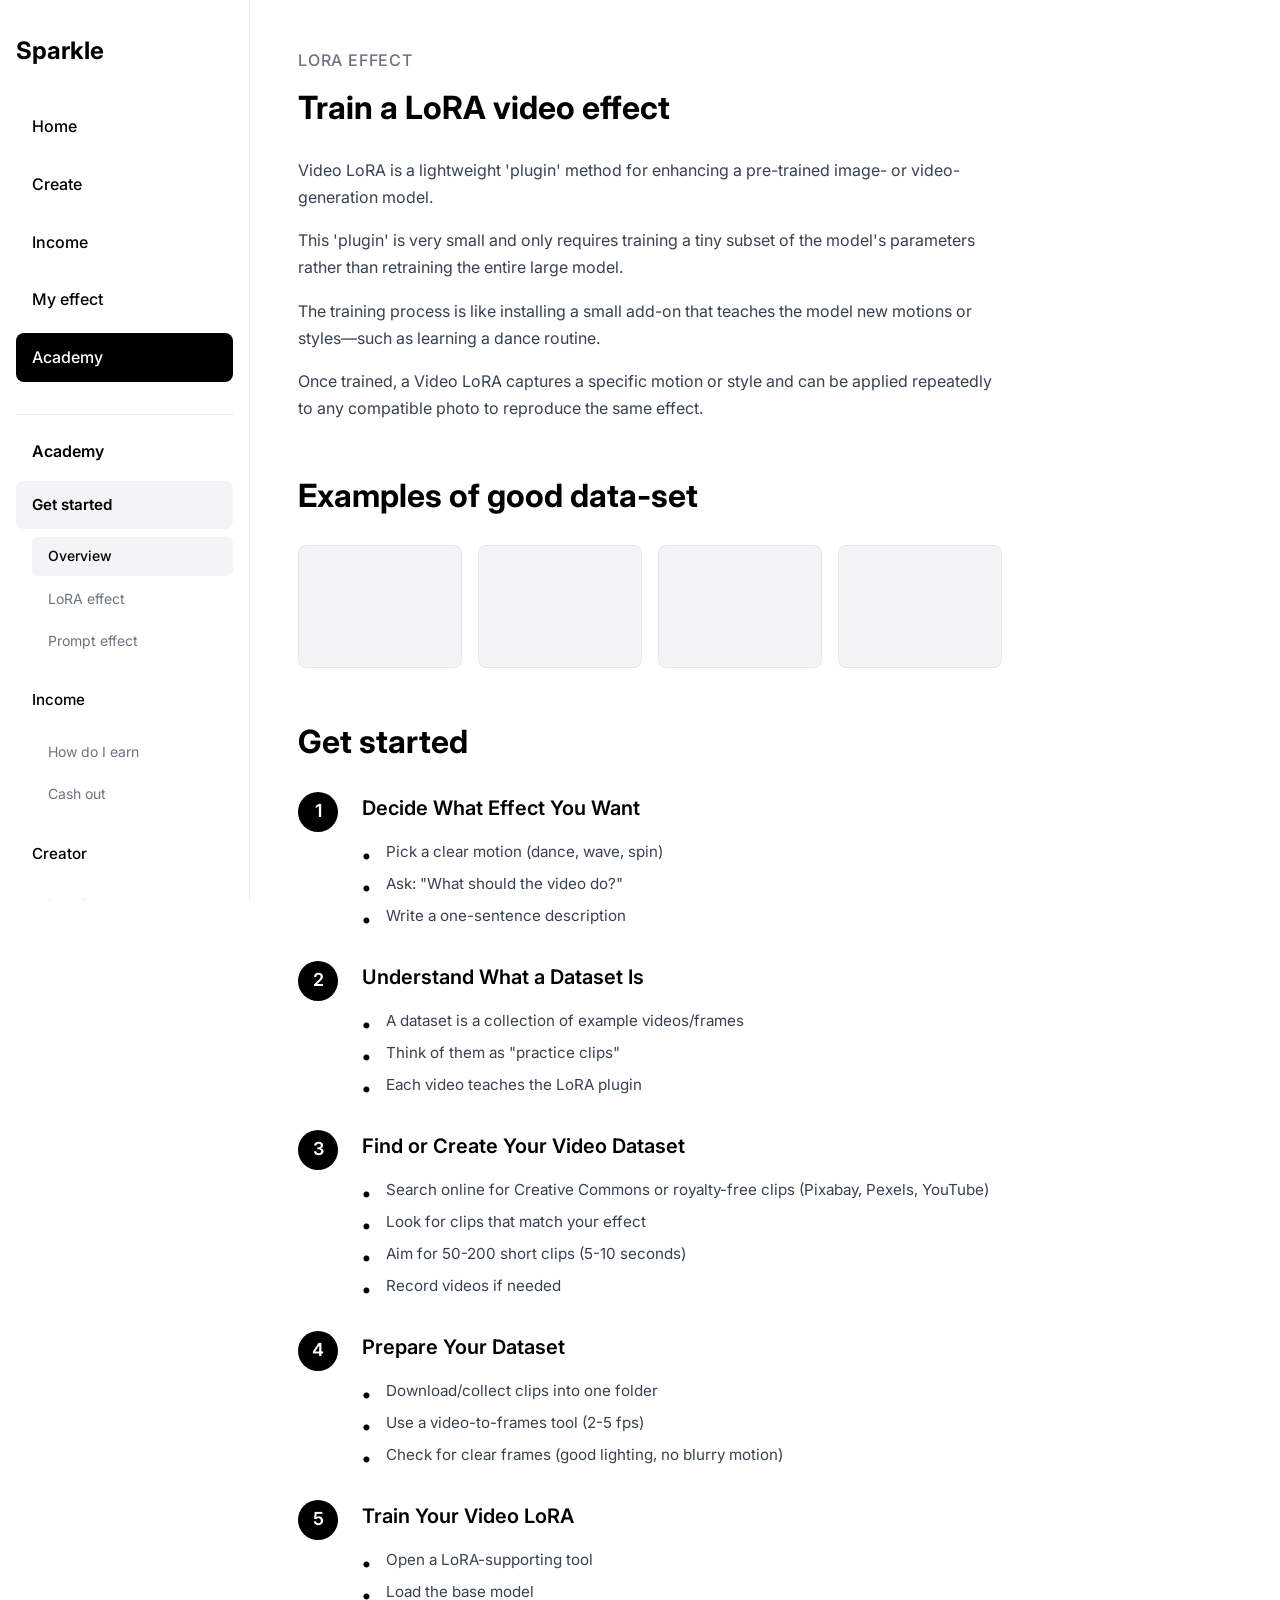
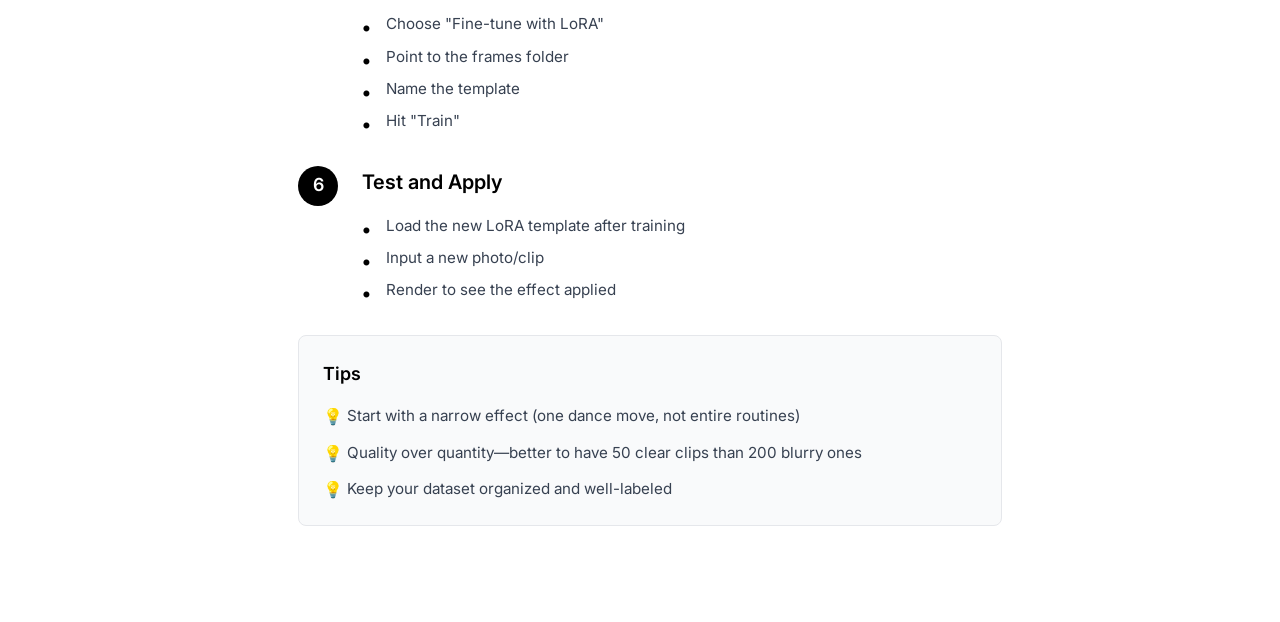
==== academy.html @ 31687cc3 "Initial commit" ====
<!DOCTYPE html>
<html lang="en">
<head>
    <meta charset="UTF-8">
    <meta name="viewport" content="width=device-width, initial-scale=1.0">
    <title>Sparkle Academy</title>
    <link rel="stylesheet" href="academy-styles.css">
    <link href="https://fonts.googleapis.com/css2?family=Inter:wght@400;500;600;700&display=swap" rel="stylesheet">
</head>
<body>
    <div class="academy-container">
        <!-- Left Sidebar Navigation -->
        <aside class="sidebar">
            <div class="sidebar-header">
                <h1 class="platform-name">Sparkle</h1>
            </div>
            
            <!-- Main Platform Navigation -->
            <nav class="sidebar-nav">
                <a href="dashboard.html" class="nav-item">
                    <span class="nav-text">Home</span>
                </a>
                <a href="#" class="nav-item">
                    <span class="nav-text">Create</span>
                </a>
                <a href="income.html" class="nav-item">
                    <span class="nav-text">Income</span>
                </a>
                <a href="my-effects.html" class="nav-item">
                    <span class="nav-text">My effect</span>
                </a>
                <a href="academy.html" class="nav-item active">
                    <span class="nav-text">Academy</span>
                </a>
            </nav>
            
            <!-- Academy Sub Navigation -->
            <div class="academy-sub-nav">
                <h3 class="sub-nav-title">Academy</h3>
                <nav class="sub-nav">
                    <div class="nav-group">
                        <a href="#" class="sub-nav-item active">
                            <span class="sub-nav-text">Get started</span>
                        </a>
                        <div class="sub-sub-nav">
                            <a href="#" class="sub-sub-nav-item active">
                                <span class="sub-sub-nav-text">Overview</span>
                            </a>
                            <a href="#" class="sub-sub-nav-item">
                                <span class="sub-sub-nav-text">LoRA effect</span>
                            </a>
                            <a href="#" class="sub-sub-nav-item">
                                <span class="sub-sub-nav-text">Prompt effect</span>
                            </a>
                        </div>
                    </div>
                    
                    <div class="nav-group">
                        <a href="#" class="sub-nav-item">
                            <span class="sub-nav-text">Income</span>
                        </a>
                        <div class="sub-sub-nav">
                            <a href="#" class="sub-sub-nav-item">
                                <span class="sub-sub-nav-text">How do I earn</span>
                            </a>
                            <a href="#" class="sub-sub-nav-item">
                                <span class="sub-sub-nav-text">Cash out</span>
                            </a>
                        </div>
                    </div>
                    
                    <div class="nav-group">
                        <a href="#" class="sub-nav-item">
                            <span class="nav-text">Creator</span>
                        </a>
                        <div class="sub-sub-nav">
                            <a href="#" class="sub-sub-nav-item">
                                <span class="sub-sub-nav-text">Leveling</span>
                            </a>
                            <a href="#" class="sub-sub-nav-item">
                                <span class="sub-sub-nav-text">Cash out</span>
                            </a>
                        </div>
                    </div>
                </nav>
            </div>
        </aside>

        <!-- Main Content Area -->
        <main class="main-content">
            <!-- LoRA Effect Section -->
            <section class="content-section">
                <div class="section-header">
                    <h3 class="section-subtitle">LoRA effect</h3>
                    <h2 class="section-title">Train a LoRA video effect</h2>
                </div>
                
                <div class="content-text">
                    <p>Video LoRA is a lightweight 'plugin' method for enhancing a pre-trained image- or video-generation model.</p>
                    <p>This 'plugin' is very small and only requires training a tiny subset of the model's parameters rather than retraining the entire large model.</p>
                    <p>The training process is like installing a small add-on that teaches the model new motions or styles—such as learning a dance routine.</p>
                    <p>Once trained, a Video LoRA captures a specific motion or style and can be applied repeatedly to any compatible photo to reproduce the same effect.</p>
                </div>
            </section>

            <!-- Examples Section -->
            <section class="content-section">
                <h2 class="section-title">Examples of good data-set</h2>
                <div class="examples-grid">
                    <div class="example-placeholder"></div>
                    <div class="example-placeholder"></div>
                    <div class="example-placeholder"></div>
                    <div class="example-placeholder"></div>
                </div>
            </section>

            <!-- Get Started Section -->
            <section class="content-section">
                <h2 class="section-title">Get started</h2>
                
                <div class="steps-list">
                    <!-- Step 1 -->
                    <div class="step-item">
                        <div class="step-number">1</div>
                        <div class="step-content">
                            <h3 class="step-title">Decide What Effect You Want</h3>
                            <ul class="step-details">
                                <li>Pick a clear motion (dance, wave, spin)</li>
                                <li>Ask: "What should the video do?"</li>
                                <li>Write a one-sentence description</li>
                            </ul>
                        </div>
                    </div>

                    <!-- Step 2 -->
                    <div class="step-item">
                        <div class="step-number">2</div>
                        <div class="step-content">
                            <h3 class="step-title">Understand What a Dataset Is</h3>
                            <ul class="step-details">
                                <li>A dataset is a collection of example videos/frames</li>
                                <li>Think of them as "practice clips"</li>
                                <li>Each video teaches the LoRA plugin</li>
                            </ul>
                        </div>
                    </div>

                    <!-- Step 3 -->
                    <div class="step-item">
                        <div class="step-number">3</div>
                        <div class="step-content">
                            <h3 class="step-title">Find or Create Your Video Dataset</h3>
                            <ul class="step-details">
                                <li>Search online for Creative Commons or royalty-free clips (Pixabay, Pexels, YouTube)</li>
                                <li>Look for clips that match your effect</li>
                                <li>Aim for 50-200 short clips (5-10 seconds)</li>
                                <li>Record videos if needed</li>
                            </ul>
                        </div>
                    </div>

                    <!-- Step 4 -->
                    <div class="step-item">
                        <div class="step-number">4</div>
                        <div class="step-content">
                            <h3 class="step-title">Prepare Your Dataset</h3>
                            <ul class="step-details">
                                <li>Download/collect clips into one folder</li>
                                <li>Use a video-to-frames tool (2-5 fps)</li>
                                <li>Check for clear frames (good lighting, no blurry motion)</li>
                            </ul>
                        </div>
                    </div>

                    <!-- Step 5 -->
                    <div class="step-item">
                        <div class="step-number">5</div>
                        <div class="step-content">
                            <h3 class="step-title">Train Your Video LoRA</h3>
                            <ul class="step-details">
                                <li>Open a LoRA-supporting tool</li>
                                <li>Load the base model</li>
                                <li>Choose "Fine-tune with LoRA"</li>
                                <li>Point to the frames folder</li>
                                <li>Name the template</li>
                                <li>Hit "Train"</li>
                            </ul>
                        </div>
                    </div>

                    <!-- Step 6 -->
                    <div class="step-item">
                        <div class="step-number">6</div>
                        <div class="step-content">
                            <h3 class="step-title">Test and Apply</h3>
                            <ul class="step-details">
                                <li>Load the new LoRA template after training</li>
                                <li>Input a new photo/clip</li>
                                <li>Render to see the effect applied</li>
                            </ul>
                        </div>
                    </div>
                </div>

                <!-- Tips Section -->
                <div class="tips-section">
                    <h3 class="tips-title">Tips</h3>
                    <ul class="tips-list">
                        <li>Start with a narrow effect (one dance move, not entire routines)</li>
                        <li>Quality over quantity—better to have 50 clear clips than 200 blurry ones</li>
                        <li>Keep your dataset organized and well-labeled</li>
                    </ul>
                </div>
            </section>
        </main>
    </div>
</body>
</html>
---- academy-styles.css ----
/* Reset and Base Styles */
* {
    margin: 0;
    padding: 0;
    box-sizing: border-box;
}

body {
    font-family: 'Inter', -apple-system, BlinkMacSystemFont, 'Segoe UI', Roboto, sans-serif;
    line-height: 1.6;
    color: #000000;
    background-color: #ffffff;
}

/* Academy Layout */
.academy-container {
    display: grid;
    grid-template-columns: 250px 1fr;
    min-height: 100vh;
}

/* Left Sidebar */
.sidebar {
    background: #ffffff;
    border-right: 1px solid #e5e7eb;
    padding: 2rem 1rem;
    position: sticky;
    top: 0;
    height: 100vh;
    overflow-y: auto;
}

.sidebar-header {
    margin-bottom: 2rem;
}

.platform-name {
    font-size: 1.5rem;
    font-weight: 700;
    color: #000000;
}

/* Main Platform Navigation */
.sidebar-nav {
    display: flex;
    flex-direction: column;
    gap: 0.5rem;
}

.nav-item {
    display: flex;
    align-items: center;
    padding: 0.75rem 1rem;
    text-decoration: none;
    color: #000000;
    border-radius: 8px;
    transition: background-color 0.3s ease;
}

.nav-item.active {
    background: #000000;
    color: white;
}

.nav-item:hover:not(.active) {
    background: #f3f4f6;
}

.nav-text {
    font-weight: 500;
}

/* Academy Sub Navigation */
.academy-sub-nav {
    margin-top: 2rem;
    padding-top: 1.5rem;
    border-top: 1px solid #e5e7eb;
}

.sub-nav-title {
    font-size: 1rem;
    font-weight: 600;
    color: #000000;
    margin-bottom: 1rem;
    padding: 0 1rem;
}

.sub-nav {
    display: flex;
    flex-direction: column;
    gap: 0.5rem;
}

.nav-group {
    margin-bottom: 0.5rem;
}

.sub-nav-item {
    display: flex;
    align-items: center;
    padding: 0.75rem 1rem;
    text-decoration: none;
    color: #000000;
    border-radius: 8px;
    transition: background-color 0.3s ease;
    font-size: 0.95rem;
    font-weight: 500;
}

.sub-nav-item.active {
    background: #f3f4f6;
    color: #000000;
    font-weight: 600;
}

.sub-nav-item:hover:not(.active) {
    background: #f9fafb;
    color: #374151;
}

.sub-nav-text {
    font-weight: inherit;
}

/* Sub-sub Navigation */
.sub-sub-nav {
    margin-left: 1rem;
    margin-top: 0.5rem;
    display: flex;
    flex-direction: column;
    gap: 0.25rem;
}

.sub-sub-nav-item {
    display: flex;
    align-items: center;
    padding: 0.5rem 1rem;
    text-decoration: none;
    color: #6b7280;
    border-radius: 6px;
    transition: background-color 0.3s ease;
    font-size: 0.875rem;
    font-weight: 400;
}

.sub-sub-nav-item.active {
    background: #f3f4f6;
    color: #000000;
    font-weight: 500;
}

.sub-sub-nav-item:hover:not(.active) {
    background: #f9fafb;
    color: #374151;
}

.sub-sub-nav-text {
    font-weight: inherit;
}

/* Main Content Area */
.main-content {
    padding: 3rem;
    background: #ffffff;
    overflow-y: auto;
    max-width: 800px;
}

.content-section {
    margin-bottom: 3rem;
}

.section-header {
    margin-bottom: 1.5rem;
}

.section-subtitle {
    font-size: 1rem;
    font-weight: 500;
    color: #6b7280;
    margin-bottom: 0.5rem;
    text-transform: uppercase;
    letter-spacing: 0.05em;
}

.section-title {
    font-size: 2rem;
    font-weight: 700;
    color: #000000;
    margin-bottom: 1.5rem;
}

.content-text {
    font-size: 1rem;
    line-height: 1.7;
    color: #374151;
}

.content-text p {
    margin-bottom: 1rem;
}

.content-text p:last-child {
    margin-bottom: 0;
}

/* Examples Grid */
.examples-grid {
    display: grid;
    grid-template-columns: repeat(4, 1fr);
    gap: 1rem;
    margin-top: 1.5rem;
}

.example-placeholder {
    aspect-ratio: 4/3;
    background: #f3f4f6;
    border: 1px solid #e5e7eb;
    border-radius: 8px;
}

/* Steps List */
.steps-list {
    display: flex;
    flex-direction: column;
    gap: 2rem;
    margin-bottom: 2rem;
}

.step-item {
    display: flex;
    gap: 1.5rem;
    align-items: flex-start;
}

.step-number {
    width: 40px;
    height: 40px;
    background: #000000;
    color: white;
    border-radius: 50%;
    display: flex;
    align-items: center;
    justify-content: center;
    font-weight: 600;
    font-size: 1.125rem;
    flex-shrink: 0;
}

.step-content {
    flex: 1;
}

.step-title {
    font-size: 1.25rem;
    font-weight: 600;
    color: #000000;
    margin-bottom: 1rem;
}

.step-details {
    list-style: none;
    padding-left: 0;
}

.step-details li {
    position: relative;
    padding-left: 1.5rem;
    margin-bottom: 0.5rem;
    color: #374151;
    font-size: 0.95rem;
    line-height: 1.6;
}

.step-details li:before {
    content: "•";
    position: absolute;
    left: 0;
    color: #000000;
    font-weight: bold;
    font-size: 1.2rem;
}

.step-details li:last-child {
    margin-bottom: 0;
}

/* Tips Section */
.tips-section {
    background: #f9fafb;
    border: 1px solid #e5e7eb;
    border-radius: 8px;
    padding: 1.5rem;
    margin-top: 2rem;
}

.tips-title {
    font-size: 1.125rem;
    font-weight: 600;
    color: #000000;
    margin-bottom: 1rem;
}

.tips-list {
    list-style: none;
    padding-left: 0;
}

.tips-list li {
    position: relative;
    padding-left: 1.5rem;
    margin-bottom: 0.75rem;
    color: #374151;
    font-size: 0.95rem;
    line-height: 1.6;
}

.tips-list li:before {
    content: "💡";
    position: absolute;
    left: 0;
    font-size: 1rem;
}

.tips-list li:last-child {
    margin-bottom: 0;
}

/* Responsive Design */
@media (max-width: 1024px) {
    .academy-container {
        grid-template-columns: 1fr;
    }
    
    .sidebar {
        display: none;
    }
    
    .main-content {
        padding: 2rem;
        max-width: 100%;
    }
    
    .examples-grid {
        grid-template-columns: repeat(2, 1fr);
    }
}

@media (max-width: 768px) {
    .main-content {
        padding: 1.5rem;
    }
    
    .section-title {
        font-size: 1.75rem;
    }
    
    .step-item {
        flex-direction: column;
        gap: 1rem;
    }
    
    .step-number {
        align-self: flex-start;
    }
    
    .examples-grid {
        grid-template-columns: 1fr;
    }
    
    .content-text {
        font-size: 0.95rem;
    }
}

@media (max-width: 480px) {
    .main-content {
        padding: 1rem;
    }
    
    .section-title {
        font-size: 1.5rem;
    }
    
    .step-title {
        font-size: 1.125rem;
    }
    
    .tips-section {
        padding: 1rem;
    }
}
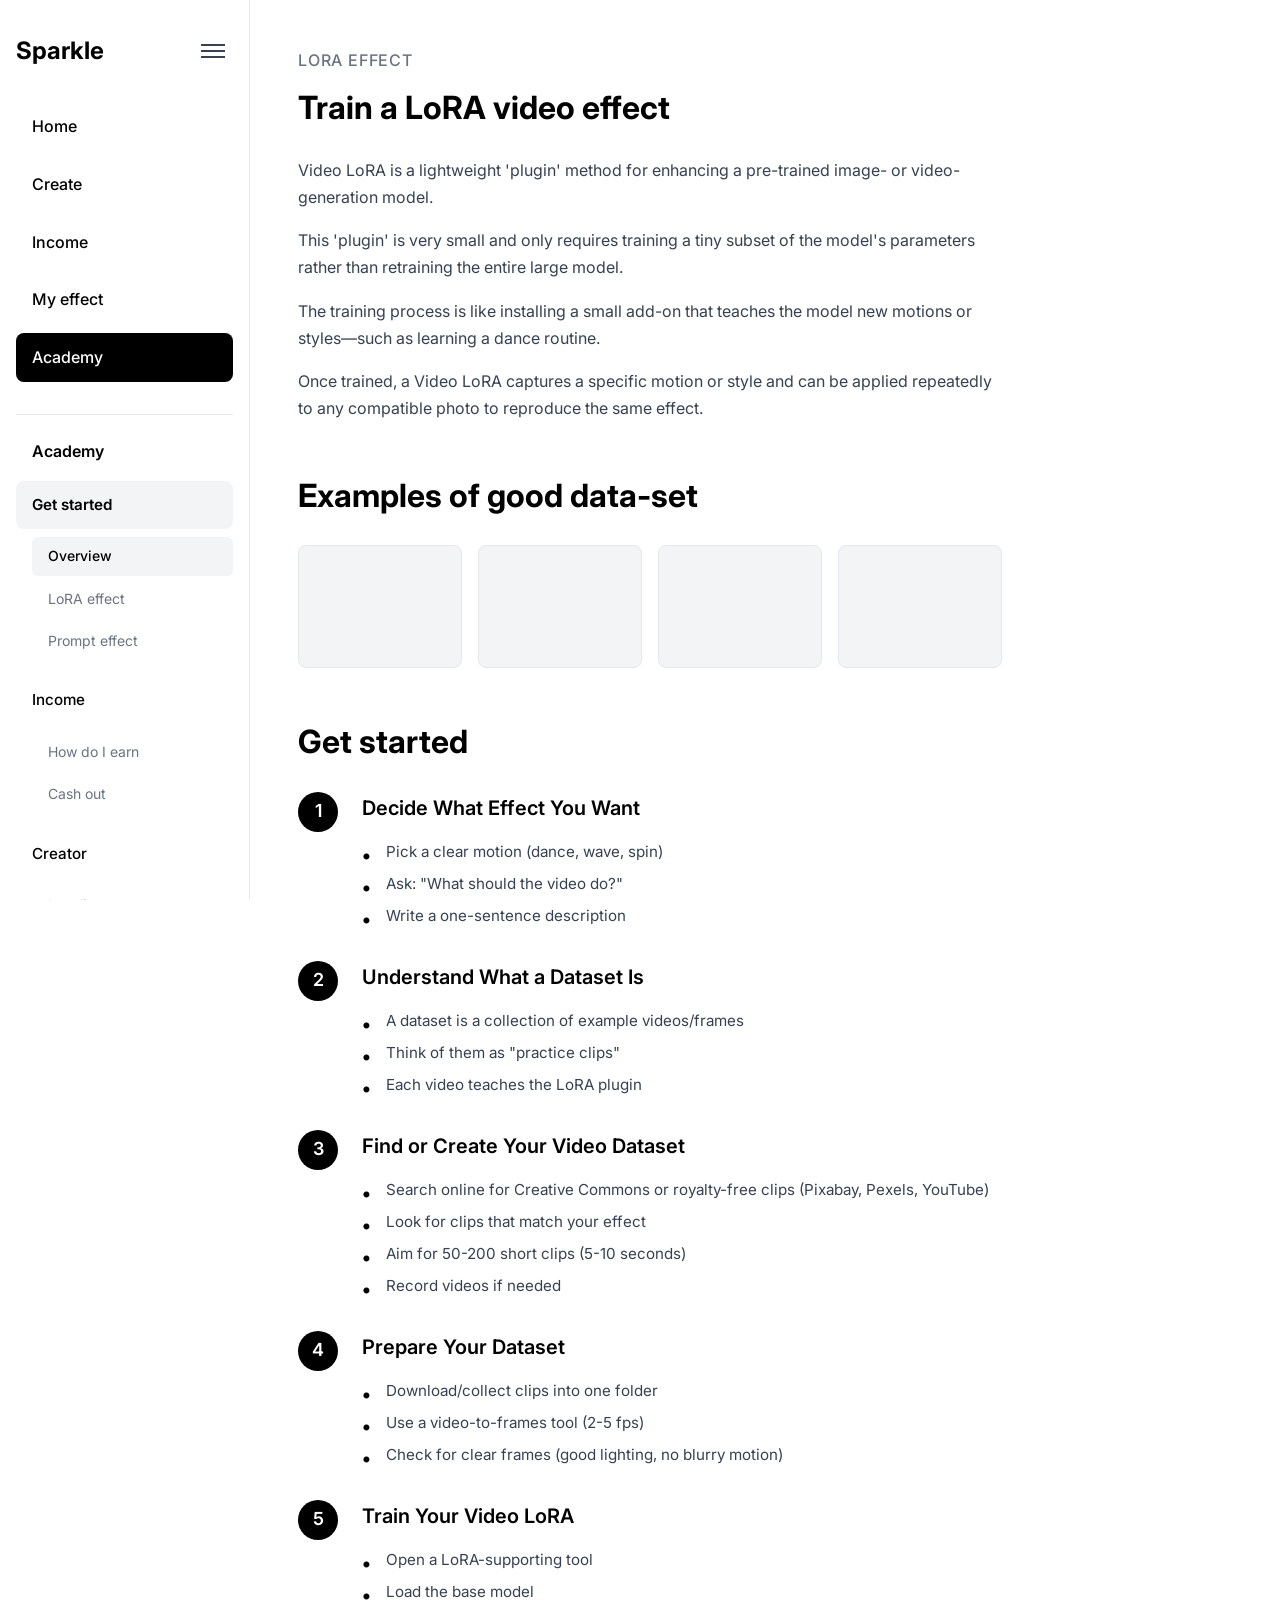
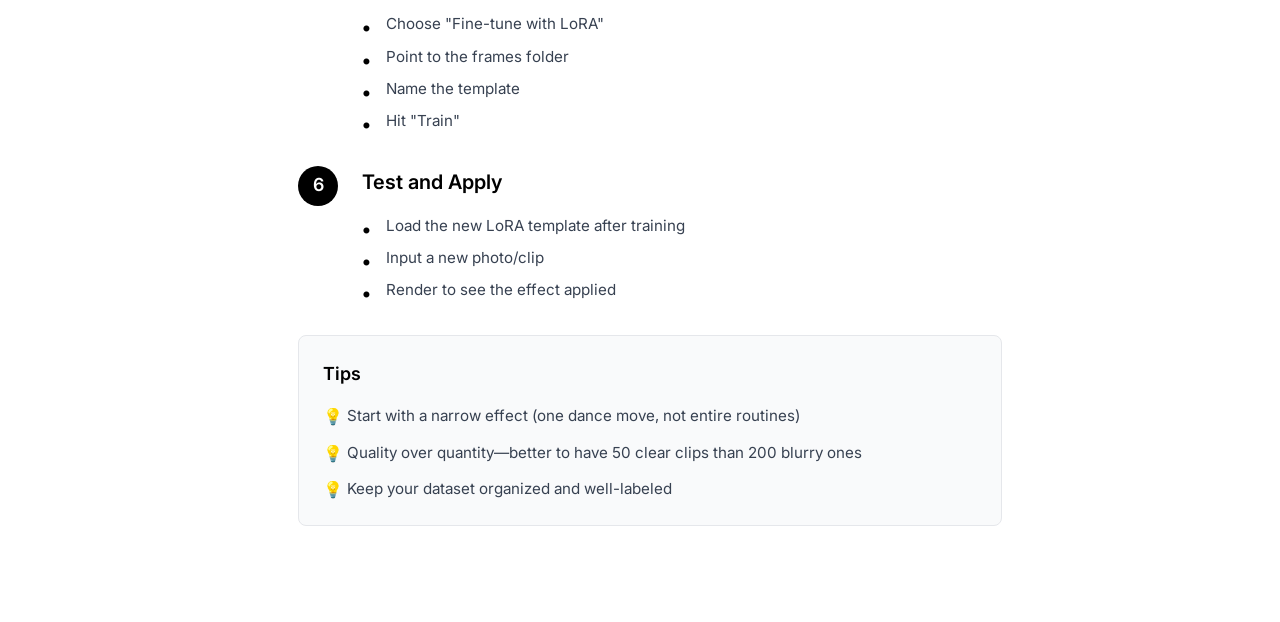
==== commit 6e6278b5: "Add sidebar toggle functionality with common styles and script Co-authored-by: sanzeninsaki <sanzeni" ====
--- a/academy.html
+++ b/academy.html
@@ -4,15 +4,23 @@
     <meta charset="UTF-8">
     <meta name="viewport" content="width=device-width, initial-scale=1.0">
     <title>Sparkle Academy</title>
+    <link rel="stylesheet" href="common-styles.css">
     <link rel="stylesheet" href="academy-styles.css">
     <link href="https://fonts.googleapis.com/css2?family=Inter:wght@400;500;600;700&display=swap" rel="stylesheet">
 </head>
 <body>
     <div class="academy-container">
         <!-- Left Sidebar Navigation -->
-        <aside class="sidebar">
+        <aside class="sidebar" id="sidebar">
             <div class="sidebar-header">
-                <h1 class="platform-name">Sparkle</h1>
+                <a href="index.html" style="text-decoration: none; color: inherit;">
+                    <h1 class="platform-name">Sparkle</h1>
+                </a>
+                <button class="sidebar-toggle" id="sidebar-toggle" onclick="toggleSidebar()">
+                    <span class="hamburger-line"></span>
+                    <span class="hamburger-line"></span>
+                    <span class="hamburger-line"></span>
+                </button>
             </div>
             
             <!-- Main Platform Navigation -->
@@ -20,7 +28,7 @@
                 <a href="dashboard.html" class="nav-item">
                     <span class="nav-text">Home</span>
                 </a>
-                <a href="#" class="nav-item">
+                <a href="create.html" class="nav-item">
                     <span class="nav-text">Create</span>
                 </a>
                 <a href="income.html" class="nav-item">
@@ -214,5 +222,6 @@
             </section>
         </main>
     </div>
+    <script src="common.js"></script>
 </body>
 </html> 
--- a/common-styles.css
+++ b/common-styles.css
@@ -0,0 +1,133 @@
+/* Common styles for sidebar toggle functionality */
+
+/* Hamburger Menu Button */
+.sidebar-toggle {
+    background: none;
+    border: none;
+    cursor: pointer;
+    padding: 0.5rem;
+    display: flex;
+    flex-direction: column;
+    gap: 4px;
+    transition: all 0.3s ease;
+}
+
+.hamburger-line {
+    width: 24px;
+    height: 2px;
+    background: #374151;
+    transition: all 0.3s ease;
+    display: block;
+}
+
+.sidebar-toggle:hover .hamburger-line {
+    background: #000000;
+}
+
+/* Sidebar header adjustments */
+.sidebar-header {
+    display: flex;
+    align-items: center;
+    justify-content: space-between;
+}
+
+/* Collapsed Sidebar Styles */
+.sidebar.collapsed {
+    width: 80px;
+}
+
+.sidebar.collapsed .platform-name {
+    font-size: 1.2rem;
+    text-align: center;
+}
+
+.sidebar.collapsed .sidebar-header {
+    flex-direction: column;
+    gap: 1rem;
+}
+
+.sidebar.collapsed .sidebar-header a {
+    width: 100%;
+    text-align: center;
+}
+
+.sidebar.collapsed .nav-text {
+    display: none;
+}
+
+.sidebar.collapsed .nav-item {
+    justify-content: center;
+    padding: 0.75rem;
+}
+
+/* Adjust main containers when sidebar is collapsed */
+.dashboard-container.sidebar-collapsed {
+    grid-template-columns: 80px 1fr;
+}
+
+.create-container.sidebar-collapsed {
+    grid-template-columns: 80px 1fr;
+}
+
+.income-container.sidebar-collapsed {
+    grid-template-columns: 80px 1fr;
+}
+
+.my-effects-container.sidebar-collapsed {
+    grid-template-columns: 80px 1fr;
+}
+
+.academy-container.sidebar-collapsed {
+    grid-template-columns: 80px 1fr;
+}
+
+.income-detail-container.sidebar-collapsed {
+    grid-template-columns: 80px 1fr;
+}
+
+/* Smooth transitions */
+.sidebar {
+    transition: width 0.3s ease;
+}
+
+.dashboard-container,
+.create-container,
+.income-container,
+.my-effects-container,
+.academy-container,
+.income-detail-container {
+    transition: grid-template-columns 0.3s ease;
+}
+
+/* Platform name transition */
+.platform-name {
+    transition: all 0.3s ease;
+}
+
+/* Responsive adjustments */
+@media (max-width: 768px) {
+    .sidebar-toggle {
+        display: none;
+    }
+    
+    .sidebar.collapsed {
+        width: 250px;
+    }
+    
+    .sidebar.collapsed .platform-name {
+        font-size: 1.5rem;
+    }
+    
+    .sidebar.collapsed .sidebar-header {
+        flex-direction: row;
+    }
+    
+    .sidebar.collapsed .nav-text {
+        display: inline;
+    }
+    
+    .sidebar.collapsed .nav-item {
+        justify-content: flex-start;
+        padding: 0.75rem 1rem;
+    }
+}
